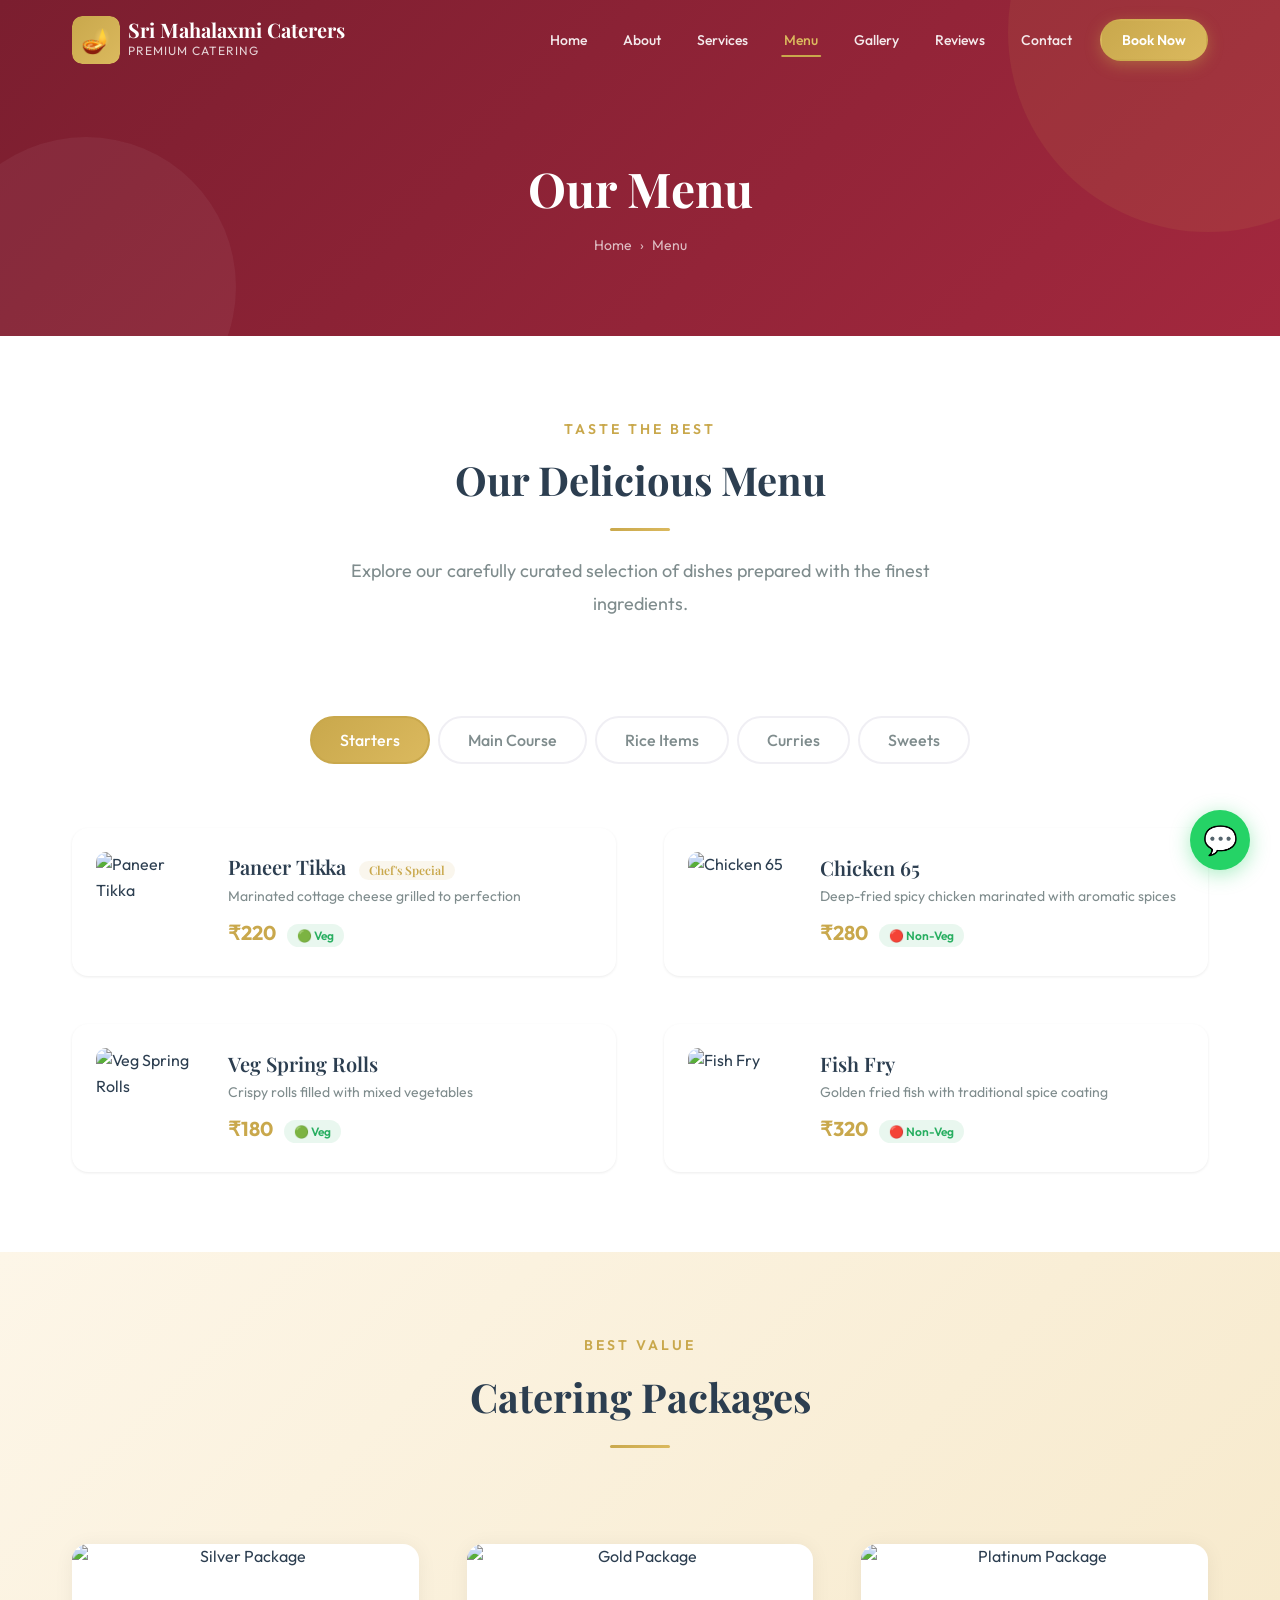
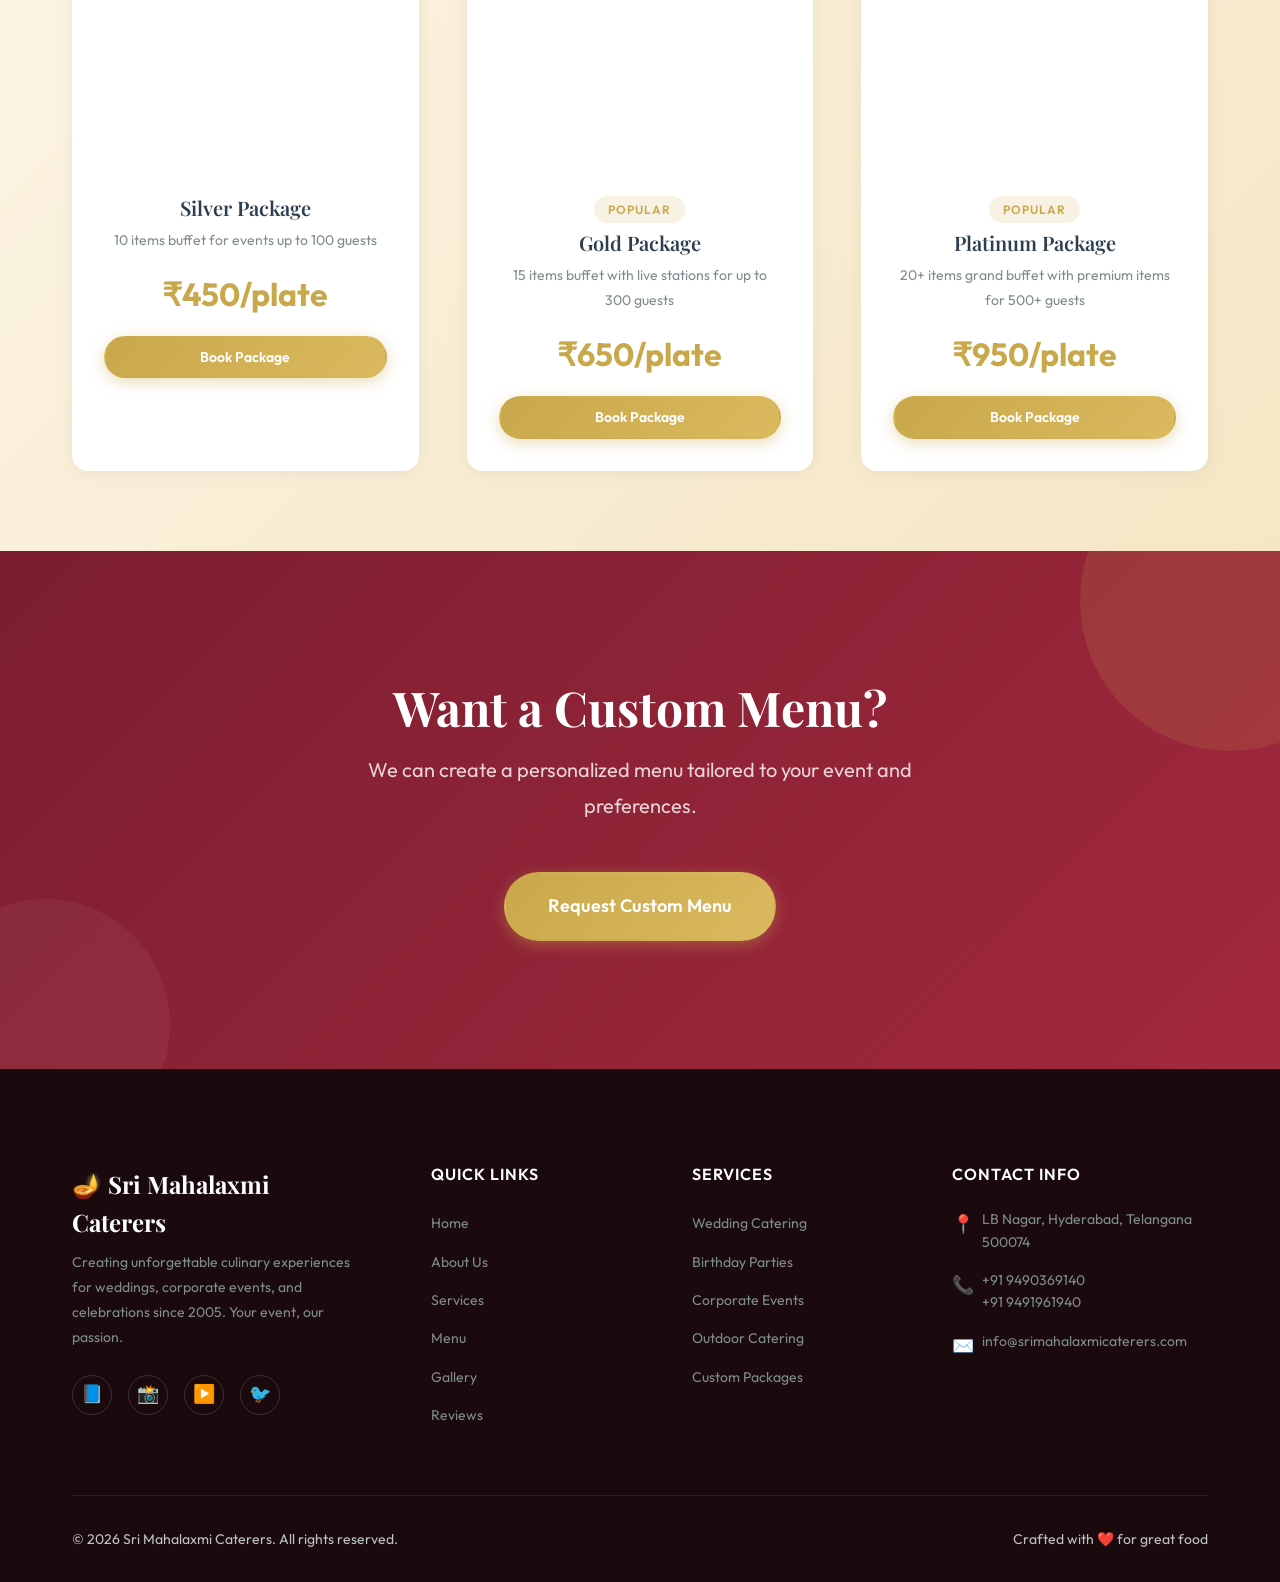
==== menu.html @ 05242ed2 "commit" ====
<!DOCTYPE html>
<html lang="en">

<head>
    <meta charset="UTF-8">
    <meta name="viewport" content="width=device-width, initial-scale=1.0">
    <meta name="description"
        content="Browse our delicious menu - Starters, Main Course, Rice Items, Curries, Sweets, and Special Packages. Authentic Indian cuisine for your events.">
    <title>Our Menu - Sri Mahalaxmi Caterers</title>
    <link rel="stylesheet" href="css/variables.css">
    <link rel="stylesheet" href="css/base.css">
    <link rel="stylesheet" href="css/layout.css">
    <link rel="stylesheet" href="css/pages.css">
</head>

<body>
    <div class="preloader" id="preloader">
        <div class="preloader__spinner"></div>
        <div class="preloader__text">Sri Mahalaxmi Caterers</div>
    </div>

    <header class="header" id="site-header"></header>

    <section class="page-header">
        <div class="container">
            <div class="page-header__content">
                <h1 class="page-header__title">Our Menu</h1>
                <div class="page-header__breadcrumb">
                    <a href="index.html">Home</a>
                    <span>›</span>
                    <span>Menu</span>
                </div>
            </div>
        </div>
    </section>

    <section class="section">
        <div class="container">
            <div class="section-header animate-on-scroll">
                <span class="section-header__label">Taste the Best</span>
                <h2 class="section-header__title">Our Delicious Menu</h2>
                <div class="section-header__divider"></div>
                <p class="section-header__subtitle">Explore our carefully curated selection of dishes prepared with the
                    finest ingredients.</p>
            </div>

            <!-- Menu Tabs -->
            <div class="menu-tabs" id="menu-tabs"></div>

            <!-- Menu Items Grid -->
            <div class="grid grid--2" id="menu-items-grid"></div>
        </div>
    </section>

    <!-- Special Packages Section -->
    <section class="section section--warm">
        <div class="container">
            <div class="section-header animate-on-scroll">
                <span class="section-header__label">Best Value</span>
                <h2 class="section-header__title">Catering Packages</h2>
                <div class="section-header__divider"></div>
            </div>
            <div class="grid grid--3" id="packages-grid"></div>
        </div>
    </section>

    <section class="cta-section">
        <div class="container animate-on-scroll">
            <h2>Want a Custom Menu?</h2>
            <p>We can create a personalized menu tailored to your event and preferences.</p>
            <a href="contact.html" class="btn btn--primary btn--lg">Request Custom Menu</a>
        </div>
    </section>

    <footer class="footer" id="site-footer"></footer>

    <script src="js/data.js"></script>
    <script src="js/app.js"></script>
    <script>
        document.addEventListener('DOMContentLoaded', () => {
            const data = getData();
            let activeCategory = data.menuCategories[0].id;

            const tabsContainer = document.getElementById('menu-tabs');
            const itemsGrid = document.getElementById('menu-items-grid');
            const packagesGrid = document.getElementById('packages-grid');

            // Render tabs (exclude packages from tabs)
            function renderTabs() {
                const nonPackageCategories = data.menuCategories.filter(c => c.id !== 'packages');
                tabsContainer.innerHTML = nonPackageCategories.map(cat => `
          <button class="menu-tab ${cat.id === activeCategory ? 'active' : ''}" data-category="${cat.id}">
            ${cat.name}
          </button>
        `).join('');

                tabsContainer.querySelectorAll('.menu-tab').forEach(tab => {
                    tab.addEventListener('click', () => {
                        activeCategory = tab.dataset.category;
                        renderTabs();
                        renderItems();
                    });
                });
            }

            // Render menu items
            function renderItems() {
                const category = data.menuCategories.find(c => c.id === activeCategory);
                if (!category) return;

                itemsGrid.innerHTML = category.items.map(item => `
          <div class="menu-item animate-on-scroll">
            <img src="${item.image}" alt="${item.name}" class="menu-item__image" loading="lazy">
            <div class="menu-item__content">
              <h4 class="menu-item__name">
                ${item.name}
                ${item.special ? '<span class="menu-item__tag menu-item__tag--special">Chef\'s Special</span>' : ''}
              </h4>
              <p class="menu-item__desc">${item.description}</p>
              <div>
                <span class="menu-item__price">${item.price}</span>
                <span class="menu-item__tag menu-item__tag--veg">${item.tag === 'veg' ? '🟢 Veg' : '🔴 Non-Veg'}</span>
              </div>
            </div>
          </div>
        `).join('');

                initScrollAnimations();
            }

            // Render packages
            function renderPackages() {
                const pkgCategory = data.menuCategories.find(c => c.id === 'packages');
                if (!pkgCategory || !packagesGrid) return;

                packagesGrid.innerHTML = pkgCategory.items.map(pkg => `
          <div class="card animate-on-scroll" style="text-align:center;">
            <img src="${pkg.image}" alt="${pkg.name}" class="card__image" loading="lazy">
            <div class="card__body">
              ${pkg.special ? '<span class="card__badge card__badge--accent">Popular</span>' : ''}
              <h3 class="card__title">${pkg.name}</h3>
              <p class="card__text">${pkg.description}</p>
              <div style="font-size:var(--fs-2xl);font-weight:var(--fw-bold);color:var(--color-accent);margin:var(--space-md) 0;">${pkg.price}</div>
              <a href="contact.html" class="btn btn--primary btn--sm" style="width:100%;">Book Package</a>
            </div>
          </div>
        `).join('');

                initScrollAnimations();
            }

            renderTabs();
            renderItems();
            renderPackages();
        });
    </script>
</body>

</html>
---- css/variables.css ----
/* ============================================
   SRI MAHALAXMI CATERERS - Design System
   ============================================ */

:root {
  /* ── Primary Colors ── */
  --color-primary: #7b1e2f;
  --color-primary-light: #a3283e;
  --color-primary-dark: #5a1422;

  /* ── Accent Colors ── */
  --color-accent: #c9a84c;
  --color-accent-light: #dbb95e;
  --color-accent-dark: #b08d30;

  /* ── Success / Green ── */
  --color-success: #27ae60;
  --color-success-light: #2ecc71;

  /* ── Warm / Yellow ── */
  --color-warm: #f1c40f;
  --color-warm-light: #f9e547;

  /* ── Neutrals ── */
  --color-white: #ffffff;
  --color-off-white: #faf9f6;
  --color-light-gray: #f0eff4;
  --color-gray: #bdc3c7;
  --color-dark-gray: #7f8c8d;
  --color-dark: #2c3e50;
  --color-darker: #1a0a0e;

  /* ── Gradients ── */
  --gradient-primary: linear-gradient(135deg, var(--color-primary) 0%, var(--color-primary-light) 100%);
  --gradient-accent: linear-gradient(135deg, var(--color-accent) 0%, var(--color-accent-light) 100%);
  --gradient-hero: linear-gradient(135deg, rgba(123, 30, 47, 0.92) 0%, rgba(201, 168, 76, 0.80) 100%);
  --gradient-dark: linear-gradient(135deg, var(--color-darker) 0%, var(--color-dark) 100%);
  --gradient-warm: linear-gradient(135deg, #fdf6e8 0%, #f5e6c4 100%);

  /* ── Typography ── */
  --font-primary: 'Outfit', 'Segoe UI', sans-serif;
  --font-heading: 'Playfair Display', Georgia, serif;
  --font-mono: 'JetBrains Mono', monospace;

  --fs-xs: 0.75rem;
  --fs-sm: 0.875rem;
  --fs-base: 1rem;
  --fs-md: 1.125rem;
  --fs-lg: 1.25rem;
  --fs-xl: 1.5rem;
  --fs-2xl: 2rem;
  --fs-3xl: 2.5rem;
  --fs-4xl: 3rem;
  --fs-5xl: 3.75rem;
  --fs-6xl: 4.5rem;

  --fw-light: 300;
  --fw-regular: 400;
  --fw-medium: 500;
  --fw-semibold: 600;
  --fw-bold: 700;
  --fw-black: 900;

  --lh-tight: 1.2;
  --lh-normal: 1.6;
  --lh-relaxed: 1.8;

  /* ── Spacing ── */
  --space-xs: 0.25rem;
  --space-sm: 0.5rem;
  --space-md: 1rem;
  --space-lg: 1.5rem;
  --space-xl: 2rem;
  --space-2xl: 3rem;
  --space-3xl: 4rem;
  --space-4xl: 6rem;
  --space-5xl: 8rem;

  /* ── Borders & Radius ── */
  --radius-sm: 6px;
  --radius-md: 10px;
  --radius-lg: 16px;
  --radius-xl: 24px;
  --radius-full: 9999px;

  /* ── Shadows ── */
  --shadow-sm: 0 1px 3px rgba(0, 0, 0, 0.08);
  --shadow-md: 0 4px 12px rgba(0, 0, 0, 0.1);
  --shadow-lg: 0 8px 30px rgba(0, 0, 0, 0.12);
  --shadow-xl: 0 16px 48px rgba(0, 0, 0, 0.16);
  --shadow-glow: 0 0 30px rgba(201, 168, 76, 0.3);
  --shadow-card: 0 2px 20px rgba(0, 0, 0, 0.06);

  /* ── Transitions ── */
  --transition-fast: 0.15s ease;
  --transition-base: 0.3s ease;
  --transition-slow: 0.5s ease;
  --transition-spring: 0.4s cubic-bezier(0.34, 1.56, 0.64, 1);

  /* ── Layout ── */
  --container-max: 1200px;
  --container-narrow: 800px;
  --header-height: 80px;
  --section-padding: 5rem 0;

  /* ── Z-index ── */
  --z-dropdown: 100;
  --z-sticky: 200;
  --z-overlay: 300;
  --z-modal: 400;
  --z-toast: 500;
}
---- css/base.css ----
/* ============================================
   SRI MAHALAXMI CATERERS - Base Styles
   ============================================ */

@import url('https://fonts.googleapis.com/css2?family=Outfit:wght@300;400;500;600;700;900&family=Playfair+Display:ital,wght@0,400;0,600;0,700;0,900;1,400&display=swap');

/* ── Reset ── */
*,
*::before,
*::after {
    margin: 0;
    padding: 0;
    box-sizing: border-box;
}

html {
    scroll-behavior: smooth;
    font-size: 16px;
    -webkit-font-smoothing: antialiased;
    -moz-osx-font-smoothing: grayscale;
}

body {
    font-family: var(--font-primary);
    color: var(--color-dark);
    background-color: var(--color-white);
    line-height: var(--lh-normal);
    overflow-x: hidden;
}

h1,
h2,
h3,
h4,
h5,
h6 {
    font-family: var(--font-heading);
    line-height: var(--lh-tight);
    color: var(--color-dark);
}

h1 {
    font-size: var(--fs-5xl);
    font-weight: var(--fw-bold);
}

h2 {
    font-size: var(--fs-3xl);
    font-weight: var(--fw-bold);
}

h3 {
    font-size: var(--fs-2xl);
    font-weight: var(--fw-semibold);
}

h4 {
    font-size: var(--fs-xl);
    font-weight: var(--fw-semibold);
}

p {
    margin-bottom: var(--space-md);
    color: var(--color-dark-gray);
    line-height: var(--lh-relaxed);
}

a {
    text-decoration: none;
    color: var(--color-primary-light);
    transition: color var(--transition-fast);
}

a:hover {
    color: var(--color-accent);
}

img {
    max-width: 100%;
    height: auto;
    display: block;
}

ul,
ol {
    list-style: none;
}

button,
input,
textarea,
select {
    font-family: inherit;
    font-size: inherit;
    outline: none;
    border: none;
}

button {
    cursor: pointer;
}

/* ── Container ── */
.container {
    max-width: var(--container-max);
    margin: 0 auto;
    padding: 0 var(--space-xl);
}

.container--narrow {
    max-width: var(--container-narrow);
}

/* ── Section ── */
.section {
    padding: var(--section-padding);
}

.section--light {
    background-color: var(--color-off-white);
}

.section--warm {
    background: var(--gradient-warm);
}

.section--dark {
    background: var(--gradient-dark);
    color: var(--color-white);
}

.section--dark h2,
.section--dark h3,
.section--dark h4 {
    color: var(--color-white);
}

.section--dark p {
    color: var(--color-gray);
}

/* ── Section Header ── */
.section-header {
    text-align: center;
    margin-bottom: var(--space-4xl);
}

.section-header__label {
    display: inline-block;
    font-family: var(--font-primary);
    font-size: var(--fs-sm);
    font-weight: var(--fw-semibold);
    text-transform: uppercase;
    letter-spacing: 3px;
    color: var(--color-accent);
    margin-bottom: var(--space-md);
}

.section-header__title {
    margin-bottom: var(--space-lg);
}

.section-header__divider {
    width: 60px;
    height: 3px;
    background: var(--gradient-accent);
    margin: 0 auto var(--space-lg);
    border-radius: var(--radius-full);
}

.section-header__subtitle {
    font-size: var(--fs-md);
    max-width: 600px;
    margin: 0 auto;
}

/* ── Buttons ── */
.btn {
    display: inline-flex;
    align-items: center;
    justify-content: center;
    gap: var(--space-sm);
    padding: 14px 32px;
    border-radius: var(--radius-full);
    font-family: var(--font-primary);
    font-weight: var(--fw-semibold);
    font-size: var(--fs-base);
    transition: all var(--transition-base);
    border: 2px solid transparent;
    position: relative;
    overflow: hidden;
}

.btn::before {
    content: '';
    position: absolute;
    top: 0;
    left: -100%;
    width: 100%;
    height: 100%;
    background: linear-gradient(90deg, transparent, rgba(255, 255, 255, 0.2), transparent);
    transition: left 0.5s ease;
}

.btn:hover::before {
    left: 100%;
}

.btn--primary {
    background: var(--gradient-accent);
    color: var(--color-white);
    box-shadow: 0 4px 15px rgba(201, 168, 76, 0.4);
}

.btn--primary:hover {
    transform: translateY(-2px);
    box-shadow: 0 8px 25px rgba(201, 168, 76, 0.5);
    color: var(--color-white);
}

.btn--secondary {
    background: transparent;
    color: var(--color-white);
    border-color: var(--color-white);
}

.btn--secondary:hover {
    background: var(--color-white);
    color: var(--color-primary);
    transform: translateY(-2px);
}

.btn--outline {
    background: transparent;
    color: var(--color-accent);
    border-color: var(--color-accent);
}

.btn--outline:hover {
    background: var(--color-accent);
    color: var(--color-white);
    transform: translateY(-2px);
}

.btn--dark {
    background: var(--gradient-primary);
    color: var(--color-white);
    box-shadow: 0 4px 15px rgba(123, 30, 47, 0.4);
}

.btn--dark:hover {
    transform: translateY(-2px);
    box-shadow: 0 8px 25px rgba(123, 30, 47, 0.5);
    color: var(--color-white);
}

.btn--sm {
    padding: 8px 20px;
    font-size: var(--fs-sm);
}

.btn--lg {
    padding: 18px 42px;
    font-size: var(--fs-md);
}

/* ── Cards ── */
.card {
    background: var(--color-white);
    border-radius: var(--radius-lg);
    overflow: hidden;
    box-shadow: var(--shadow-card);
    transition: all var(--transition-base);
}

.card:hover {
    transform: translateY(-5px);
    box-shadow: var(--shadow-lg);
}

.card__image {
    width: 100%;
    height: 220px;
    object-fit: cover;
}

.card__body {
    padding: var(--space-xl);
}

.card__badge {
    display: inline-block;
    padding: 4px 14px;
    border-radius: var(--radius-full);
    font-size: var(--fs-xs);
    font-weight: var(--fw-semibold);
    text-transform: uppercase;
    letter-spacing: 1px;
    margin-bottom: var(--space-sm);
}

.card__badge--accent {
    background: rgba(201, 168, 76, 0.15);
    color: var(--color-accent);
}

.card__badge--success {
    background: rgba(39, 174, 96, 0.1);
    color: var(--color-success);
}

.card__title {
    font-size: var(--fs-lg);
    margin-bottom: var(--space-sm);
}

.card__text {
    font-size: var(--fs-sm);
    color: var(--color-dark-gray);
}

/* ── Grid ── */
.grid {
    display: grid;
    gap: var(--space-2xl);
}

.grid--2 {
    grid-template-columns: repeat(2, 1fr);
}

.grid--3 {
    grid-template-columns: repeat(3, 1fr);
}

.grid--4 {
    grid-template-columns: repeat(4, 1fr);
}

/* ── Animations ── */
@keyframes fadeInUp {
    from {
        opacity: 0;
        transform: translateY(30px);
    }

    to {
        opacity: 1;
        transform: translateY(0);
    }
}

@keyframes fadeIn {
    from {
        opacity: 0;
    }

    to {
        opacity: 1;
    }
}

@keyframes slideInLeft {
    from {
        opacity: 0;
        transform: translateX(-50px);
    }

    to {
        opacity: 1;
        transform: translateX(0);
    }
}

@keyframes slideInRight {
    from {
        opacity: 0;
        transform: translateX(50px);
    }

    to {
        opacity: 1;
        transform: translateX(0);
    }
}

@keyframes scaleUp {
    from {
        opacity: 0;
        transform: scale(0.8);
    }

    to {
        opacity: 1;
        transform: scale(1);
    }
}

@keyframes float {

    0%,
    100% {
        transform: translateY(0px);
    }

    50% {
        transform: translateY(-10px);
    }
}

@keyframes pulse {

    0%,
    100% {
        transform: scale(1);
    }

    50% {
        transform: scale(1.05);
    }
}

@keyframes shimmer {
    0% {
        background-position: -200% center;
    }

    100% {
        background-position: 200% center;
    }
}

.animate-on-scroll {
    opacity: 0;
    transform: translateY(30px);
    transition: all 0.6s ease;
}

.animate-on-scroll.visible {
    opacity: 1;
    transform: translateY(0);
}

/* ── Responsive ── */
@media (max-width: 1024px) {
    .grid--3 {
        grid-template-columns: repeat(2, 1fr);
    }

    .grid--4 {
        grid-template-columns: repeat(2, 1fr);
    }

    h1 {
        font-size: var(--fs-4xl);
    }

    h2 {
        font-size: var(--fs-2xl);
    }
}

@media (max-width: 768px) {

    .grid--2,
    .grid--3,
    .grid--4 {
        grid-template-columns: 1fr;
    }

    h1 {
        font-size: var(--fs-3xl);
    }

    h2 {
        font-size: var(--fs-2xl);
    }

    .section {
        padding: 3rem 0;
    }

    .container {
        padding: 0 var(--space-md);
    }
}

@media (max-width: 480px) {
    html {
        font-size: 14px;
    }

    h1 {
        font-size: var(--fs-2xl);
    }
}

/* ── Utility Classes ── */
.text-center {
    text-align: center;
}

.text-left {
    text-align: left;
}

.text-right {
    text-align: right;
}

.text-accent {
    color: var(--color-accent);
}

.text-primary {
    color: var(--color-primary);
}

.text-white {
    color: var(--color-white);
}

.text-muted {
    color: var(--color-dark-gray);
}

.mt-1 {
    margin-top: var(--space-md);
}

.mt-2 {
    margin-top: var(--space-xl);
}

.mt-3 {
    margin-top: var(--space-2xl);
}

.mb-1 {
    margin-bottom: var(--space-md);
}

.mb-2 {
    margin-bottom: var(--space-xl);
}

.mb-3 {
    margin-bottom: var(--space-2xl);
}

.flex {
    display: flex;
}

.flex-center {
    display: flex;
    align-items: center;
    justify-content: center;
}

.flex-between {
    display: flex;
    align-items: center;
    justify-content: space-between;
}

.flex-wrap {
    flex-wrap: wrap;
}

.gap-1 {
    gap: var(--space-md);
}

.gap-2 {
    gap: var(--space-xl);
}

.gap-3 {
    gap: var(--space-2xl);
}
---- css/layout.css ----
/* ============================================
   SRI MAHALAXMI CATERERS - Header & Navigation
   ============================================ */

.header {
    position: fixed;
    top: 0;
    left: 0;
    width: 100%;
    height: var(--header-height);
    z-index: var(--z-sticky);
    transition: all var(--transition-base);
    background: transparent;
}

.header.scrolled {
    background: rgba(255, 255, 255, 0.97);
    backdrop-filter: blur(12px);
    box-shadow: var(--shadow-md);
    height: 70px;
}

.header .container {
    display: flex;
    align-items: center;
    justify-content: space-between;
    height: 100%;
}

/* ── Logo ── */
.logo {
    display: flex;
    align-items: center;
    gap: var(--space-sm);
    z-index: var(--z-overlay);
}

.logo__icon {
    width: 48px;
    height: 48px;
    border-radius: var(--radius-md);
    overflow: hidden;
    flex-shrink: 0;
}

.logo__icon img {
    width: 100%;
    height: 100%;
    object-fit: cover;
}

.logo__text {
    display: flex;
    flex-direction: column;
}

.logo__name {
    font-family: var(--font-heading);
    font-size: var(--fs-lg);
    font-weight: var(--fw-bold);
    color: var(--color-white);
    line-height: 1.1;
    transition: color var(--transition-base);
}

.header.scrolled .logo__name {
    color: var(--color-primary-dark);
}

.logo__tagline {
    font-size: var(--fs-xs);
    color: rgba(255, 255, 255, 0.8);
    letter-spacing: 1px;
    text-transform: uppercase;
    transition: color var(--transition-base);
}

.header.scrolled .logo__tagline {
    color: var(--color-accent);
}

/* ── Nav ── */
.nav {
    display: flex;
    align-items: center;
    gap: var(--space-xs);
}

.nav__link {
    padding: 8px 16px;
    font-size: var(--fs-sm);
    font-weight: var(--fw-medium);
    color: rgba(255, 255, 255, 0.9);
    border-radius: var(--radius-full);
    transition: all var(--transition-fast);
    position: relative;
}

.nav__link::after {
    content: '';
    position: absolute;
    bottom: 2px;
    left: 50%;
    width: 0;
    height: 2px;
    background: var(--color-accent);
    transition: all var(--transition-fast);
    transform: translateX(-50%);
    border-radius: var(--radius-full);
}

.nav__link:hover::after,
.nav__link.active::after {
    width: 60%;
}

.nav__link:hover,
.nav__link.active {
    color: var(--color-accent-light);
}

.header.scrolled .nav__link {
    color: var(--color-dark);
}

.header.scrolled .nav__link:hover,
.header.scrolled .nav__link.active {
    color: var(--color-accent);
}

.nav__cta {
    margin-left: var(--space-sm);
}

/* ── Mobile Menu ── */
.menu-toggle {
    display: none;
    flex-direction: column;
    gap: 5px;
    background: none;
    padding: 8px;
    z-index: var(--z-overlay);
    cursor: pointer;
}

.menu-toggle__bar {
    width: 24px;
    height: 2px;
    background: var(--color-white);
    border-radius: var(--radius-full);
    transition: all var(--transition-base);
}

.header.scrolled .menu-toggle__bar {
    background: var(--color-dark);
}

.menu-toggle.active .menu-toggle__bar:nth-child(1) {
    transform: rotate(45deg) translate(5px, 5px);
}

.menu-toggle.active .menu-toggle__bar:nth-child(2) {
    opacity: 0;
}

.menu-toggle.active .menu-toggle__bar:nth-child(3) {
    transform: rotate(-45deg) translate(5px, -5px);
}

/* ── Mobile Nav ── */
.mobile-nav {
    position: fixed;
    top: 0;
    right: -100%;
    width: 100%;
    height: 100vh;
    background: var(--gradient-dark);
    z-index: var(--z-overlay);
    display: flex;
    flex-direction: column;
    align-items: center;
    justify-content: center;
    gap: var(--space-lg);
    transition: right var(--transition-base);
}

.mobile-nav.active {
    right: 0;
}

.mobile-nav__link {
    font-size: var(--fs-xl);
    font-weight: var(--fw-medium);
    color: var(--color-white);
    padding: var(--space-sm) var(--space-xl);
    transition: color var(--transition-fast);
}

.mobile-nav__link:hover {
    color: var(--color-accent);
}

@media (max-width: 768px) {
    .nav {
        display: none;
    }

    .menu-toggle {
        display: flex;
    }
}

/* ============================================
   Footer
   ============================================ */

.footer {
    background: var(--color-darker);
    color: var(--color-gray);
    padding-top: var(--space-4xl);
}

.footer__grid {
    display: grid;
    grid-template-columns: 1.5fr 1fr 1fr 1.3fr;
    gap: var(--space-3xl);
    padding-bottom: var(--space-3xl);
}

.footer__brand {
    margin-bottom: var(--space-lg);
}

.footer__brand-name {
    font-family: var(--font-heading);
    font-size: var(--fs-xl);
    font-weight: var(--fw-bold);
    color: var(--color-white);
    margin-bottom: var(--space-sm);
}

.footer__brand-desc {
    font-size: var(--fs-sm);
    color: var(--color-dark-gray);
    line-height: var(--lh-relaxed);
}

.footer__social {
    display: flex;
    gap: var(--space-md);
    margin-top: var(--space-lg);
}

.footer__social-link {
    width: 40px;
    height: 40px;
    border-radius: var(--radius-full);
    border: 1px solid rgba(255, 255, 255, 0.15);
    display: flex;
    align-items: center;
    justify-content: center;
    color: var(--color-gray);
    transition: all var(--transition-base);
    font-size: var(--fs-md);
}

.footer__social-link:hover {
    background: var(--color-accent);
    border-color: var(--color-accent);
    color: var(--color-white);
    transform: translateY(-3px);
}

.footer__heading {
    font-family: var(--font-primary);
    font-size: var(--fs-base);
    font-weight: var(--fw-semibold);
    color: var(--color-white);
    margin-bottom: var(--space-lg);
    text-transform: uppercase;
    letter-spacing: 1px;
}

.footer__links {
    display: flex;
    flex-direction: column;
    gap: var(--space-sm);
}

.footer__link {
    color: var(--color-dark-gray);
    font-size: var(--fs-sm);
    transition: all var(--transition-fast);
    padding: 4px 0;
}

.footer__link:hover {
    color: var(--color-accent);
    transform: translateX(5px);
}

.footer__contact-item {
    display: flex;
    align-items: flex-start;
    gap: var(--space-sm);
    margin-bottom: var(--space-md);
    font-size: var(--fs-sm);
    color: var(--color-dark-gray);
}

.footer__contact-icon {
    color: var(--color-accent);
    font-size: var(--fs-md);
    margin-top: 2px;
    flex-shrink: 0;
}

.footer__bottom {
    border-top: 1px solid rgba(255, 255, 255, 0.08);
    padding: var(--space-xl) 0;
    display: flex;
    justify-content: space-between;
    align-items: center;
    font-size: var(--fs-sm);
}

@media (max-width: 768px) {
    .footer__grid {
        grid-template-columns: 1fr;
        gap: var(--space-2xl);
    }

    .footer__bottom {
        flex-direction: column;
        gap: var(--space-md);
        text-align: center;
    }
}

/* ============================================
   WhatsApp Floating Button
   ============================================ */
.whatsapp-float {
    position: fixed;
    bottom: 30px;
    right: 30px;
    width: 60px;
    height: 60px;
    border-radius: var(--radius-full);
    background: #25d366;
    color: var(--color-white);
    font-size: 28px;
    display: flex;
    align-items: center;
    justify-content: center;
    box-shadow: 0 4px 20px rgba(37, 211, 102, 0.4);
    z-index: var(--z-sticky);
    transition: all var(--transition-base);
    animation: pulse 2s infinite;
    text-decoration: none;
}

.whatsapp-float:hover {
    transform: scale(1.1);
    box-shadow: 0 6px 30px rgba(37, 211, 102, 0.6);
    color: var(--color-white);
}

/* ============================================
   Back to Top Button
   ============================================ */
.back-to-top {
    position: fixed;
    bottom: 100px;
    right: 32px;
    width: 44px;
    height: 44px;
    border-radius: var(--radius-full);
    background: var(--gradient-primary);
    color: var(--color-white);
    display: flex;
    align-items: center;
    justify-content: center;
    font-size: 18px;
    z-index: var(--z-sticky);
    opacity: 0;
    visibility: hidden;
    transition: all var(--transition-base);
    cursor: pointer;
    border: none;
    box-shadow: var(--shadow-md);
}

.back-to-top.visible {
    opacity: 1;
    visibility: visible;
}

.back-to-top:hover {
    transform: translateY(-3px);
    box-shadow: var(--shadow-lg);
}

/* ============================================
   Page Header (for sub-pages)
   ============================================ */
.page-header {
    padding: 160px 0 80px;
    background: var(--gradient-primary);
    position: relative;
    overflow: hidden;
}

.page-header::before {
    content: '';
    position: absolute;
    top: -50%;
    right: -10%;
    width: 400px;
    height: 400px;
    background: rgba(201, 168, 76, 0.1);
    border-radius: 50%;
}

.page-header::after {
    content: '';
    position: absolute;
    bottom: -30%;
    left: -5%;
    width: 300px;
    height: 300px;
    background: rgba(255, 255, 255, 0.05);
    border-radius: 50%;
}

.page-header__content {
    position: relative;
    z-index: 1;
    text-align: center;
}

.page-header__title {
    font-size: var(--fs-4xl);
    color: var(--color-white);
    margin-bottom: var(--space-md);
}

.page-header__breadcrumb {
    display: flex;
    align-items: center;
    justify-content: center;
    gap: var(--space-sm);
    font-size: var(--fs-sm);
    color: rgba(255, 255, 255, 0.7);
}

.page-header__breadcrumb a {
    color: rgba(255, 255, 255, 0.7);
}

.page-header__breadcrumb a:hover {
    color: var(--color-accent-light);
}

/* ============================================
   Lightbox
   ============================================ */
.lightbox {
    position: fixed;
    top: 0;
    left: 0;
    width: 100%;
    height: 100%;
    background: rgba(0, 0, 0, 0.92);
    z-index: var(--z-modal);
    display: none;
    align-items: center;
    justify-content: center;
    animation: fadeIn 0.3s ease;
}

.lightbox.active {
    display: flex;
}

.lightbox__img {
    max-width: 90%;
    max-height: 85vh;
    border-radius: var(--radius-md);
    box-shadow: var(--shadow-xl);
}

.lightbox__close {
    position: absolute;
    top: 20px;
    right: 30px;
    font-size: 32px;
    color: var(--color-white);
    background: none;
    border: none;
    cursor: pointer;
    transition: color var(--transition-fast);
}

.lightbox__close:hover {
    color: var(--color-accent);
}

.lightbox__nav {
    position: absolute;
    top: 50%;
    transform: translateY(-50%);
    font-size: 24px;
    color: var(--color-white);
    background: rgba(255, 255, 255, 0.1);
    border: none;
    width: 50px;
    height: 50px;
    border-radius: var(--radius-full);
    display: flex;
    align-items: center;
    justify-content: center;
    cursor: pointer;
    transition: all var(--transition-fast);
}

.lightbox__nav:hover {
    background: var(--color-accent);
}

.lightbox__nav--prev {
    left: 20px;
}

.lightbox__nav--next {
    right: 20px;
}

/* ============================================
   Preloader
   ============================================ */
.preloader {
    position: fixed;
    top: 0;
    left: 0;
    width: 100%;
    height: 100%;
    background: var(--color-white);
    z-index: 9999;
    display: flex;
    align-items: center;
    justify-content: center;
    flex-direction: column;
    gap: var(--space-lg);
    transition: opacity 0.5s ease, visibility 0.5s ease;
}

.preloader.hidden {
    opacity: 0;
    visibility: hidden;
}

.preloader__spinner {
    width: 50px;
    height: 50px;
    border: 3px solid var(--color-light-gray);
    border-top-color: var(--color-accent);
    border-radius: 50%;
    animation: spin 0.8s linear infinite;
}

@keyframes spin {
    to {
        transform: rotate(360deg);
    }
}

.preloader__text {
    font-family: var(--font-heading);
    font-size: var(--fs-lg);
    color: var(--color-primary);
    font-weight: var(--fw-semibold);
}

/* ============================================
   Toast Notification
   ============================================ */
.toast {
    position: fixed;
    top: 20px;
    right: 20px;
    padding: 16px 24px;
    border-radius: var(--radius-md);
    color: var(--color-white);
    font-weight: var(--fw-medium);
    z-index: var(--z-toast);
    transform: translateX(120%);
    transition: transform var(--transition-spring);
    box-shadow: var(--shadow-lg);
}

.toast.show {
    transform: translateX(0);
}

.toast--success {
    background: var(--color-success);
}

.toast--error {
    background: #e74c3c;
}

.toast--info {
    background: var(--color-primary-light);
}
---- css/pages.css ----
/* ============================================
   SRI MAHALAXMI CATERERS - Page-Specific Styles
   ============================================ */

/* ── Hero Section ── */
.hero {
    position: relative;
    height: 100vh;
    min-height: 600px;
    display: flex;
    align-items: center;
    overflow: hidden;
}

.hero__slider {
    position: absolute;
    top: 0;
    left: 0;
    width: 100%;
    height: 100%;
}

.hero__slide {
    position: absolute;
    top: 0;
    left: 0;
    width: 100%;
    height: 100%;
    opacity: 0;
    transition: opacity 1s ease;
}

.hero__slide.active {
    opacity: 1;
}

.hero__slide img {
    width: 100%;
    height: 100%;
    object-fit: cover;
}

.hero__overlay {
    position: absolute;
    top: 0;
    left: 0;
    width: 100%;
    height: 100%;
    background: var(--gradient-hero);
    z-index: 1;
}

.hero__content {
    position: relative;
    z-index: 2;
    max-width: 700px;
    animation: fadeInUp 1s ease;
}

.hero__label {
    display: inline-block;
    padding: 8px 20px;
    background: rgba(255, 255, 255, 0.15);
    backdrop-filter: blur(10px);
    border-radius: var(--radius-full);
    font-size: var(--fs-sm);
    font-weight: var(--fw-medium);
    color: var(--color-accent-light);
    letter-spacing: 2px;
    text-transform: uppercase;
    margin-bottom: var(--space-lg);
    border: 1px solid rgba(255, 255, 255, 0.2);
}

.hero__title {
    font-size: var(--fs-6xl);
    color: var(--color-white);
    margin-bottom: var(--space-lg);
    line-height: 1.1;
}

.hero__title span {
    color: var(--color-accent-light);
}

.hero__description {
    font-size: var(--fs-md);
    color: rgba(255, 255, 255, 0.85);
    margin-bottom: var(--space-2xl);
    max-width: 500px;
    line-height: var(--lh-relaxed);
}

.hero__buttons {
    display: flex;
    gap: var(--space-md);
    flex-wrap: wrap;
}

.hero__scroll-indicator {
    position: absolute;
    bottom: 30px;
    left: 50%;
    transform: translateX(-50%);
    z-index: 2;
    display: flex;
    flex-direction: column;
    align-items: center;
    gap: var(--space-sm);
    color: rgba(255, 255, 255, 0.6);
    font-size: var(--fs-xs);
    letter-spacing: 2px;
    text-transform: uppercase;
    animation: float 2s infinite;
}

.hero__scroll-line {
    width: 1px;
    height: 40px;
    background: linear-gradient(to bottom, var(--color-accent), transparent);
}

@media (max-width: 768px) {
    .hero__title {
        font-size: var(--fs-3xl);
    }

    .hero {
        min-height: 500px;
    }
}

/* ── Highlights Section ── */
.highlights {
    display: grid;
    grid-template-columns: repeat(4, 1fr);
    gap: 0;
    margin-top: -50px;
    position: relative;
    z-index: 3;
}

.highlight-card {
    padding: var(--space-2xl) var(--space-xl);
    text-align: center;
    transition: all var(--transition-base);
    position: relative;
    overflow: hidden;
}

.highlight-card:nth-child(odd) {
    background: var(--color-primary);
    color: var(--color-white);
}

.highlight-card:nth-child(even) {
    background: var(--color-accent);
    color: var(--color-white);
}

.highlight-card:hover {
    transform: translateY(-5px);
    box-shadow: var(--shadow-xl);
}

.highlight-card__icon {
    font-size: 36px;
    margin-bottom: var(--space-md);
}

.highlight-card__number {
    font-family: var(--font-heading);
    font-size: var(--fs-3xl);
    font-weight: var(--fw-bold);
    margin-bottom: var(--space-xs);
}

.highlight-card__text {
    font-size: var(--fs-sm);
    opacity: 0.9;
    text-transform: uppercase;
    letter-spacing: 1px;
    color: inherit;
}

@media (max-width: 768px) {
    .highlights {
        grid-template-columns: repeat(2, 1fr);
    }
}

@media (max-width: 480px) {
    .highlights {
        grid-template-columns: 1fr;
    }
}

/* ── About Preview ── */
.about-preview {
    display: grid;
    grid-template-columns: 1fr 1fr;
    gap: var(--space-4xl);
    align-items: center;
}

.about-preview__image-wrap {
    position: relative;
}

.about-preview__image {
    border-radius: var(--radius-lg);
    box-shadow: var(--shadow-xl);
    width: 100%;
    height: 450px;
    object-fit: cover;
}

.about-preview__experience {
    position: absolute;
    bottom: -20px;
    right: -20px;
    background: var(--gradient-accent);
    color: var(--color-white);
    padding: var(--space-xl);
    border-radius: var(--radius-lg);
    text-align: center;
    box-shadow: var(--shadow-lg);
}

.about-preview__experience-number {
    font-family: var(--font-heading);
    font-size: var(--fs-3xl);
    font-weight: var(--fw-bold);
    line-height: 1;
}

.about-preview__experience-text {
    font-size: var(--fs-sm);
    opacity: 0.9;
    color: var(--color-white);
}

.about-preview__content {
    display: flex;
    flex-direction: column;
    gap: var(--space-lg);
}

.about-preview__features {
    display: grid;
    grid-template-columns: 1fr 1fr;
    gap: var(--space-md);
}

.about-preview__feature {
    display: flex;
    align-items: center;
    gap: var(--space-sm);
    font-weight: var(--fw-medium);
}

.about-preview__feature-icon {
    color: var(--color-success);
    font-size: var(--fs-lg);
}

@media (max-width: 768px) {
    .about-preview {
        grid-template-columns: 1fr;
    }

    .about-preview__experience {
        right: 10px;
        bottom: -10px;
    }
}

/* ── Showcase Gallery ── */
.showcase-gallery {
    display: grid;
    grid-template-columns: repeat(3, 1fr);
    gap: var(--space-lg);
}

.showcase-gallery .showcase-item:first-child {
    grid-column: span 2;
    grid-row: span 2;
}

.showcase-item {
    position: relative;
    border-radius: var(--radius-lg);
    overflow: hidden;
    box-shadow: var(--shadow-card);
    transition: all var(--transition-base);
    cursor: pointer;
    aspect-ratio: 4/3;
}

.showcase-gallery .showcase-item:first-child {
    aspect-ratio: auto;
}

.showcase-item:hover {
    transform: translateY(-8px);
    box-shadow: 0 20px 50px rgba(0, 0, 0, 0.2);
}

.showcase-item__image {
    width: 100%;
    height: 100%;
    object-fit: cover;
    transition: transform var(--transition-slow);
}

.showcase-item:hover .showcase-item__image {
    transform: scale(1.08);
}

.showcase-item__overlay {
    position: absolute;
    bottom: 0;
    left: 0;
    width: 100%;
    padding: var(--space-xl) var(--space-lg);
    background: linear-gradient(to top, rgba(0, 0, 0, 0.75) 0%, rgba(0, 0, 0, 0.25) 60%, transparent 100%);
    color: var(--color-white);
    display: flex;
    align-items: flex-end;
    opacity: 0;
    transition: opacity var(--transition-base);
}

.showcase-item:hover .showcase-item__overlay {
    opacity: 1;
}

.showcase-item__caption {
    font-family: var(--font-heading);
    font-size: var(--fs-md);
    font-weight: var(--fw-semibold);
    color: var(--color-white);
    text-shadow: 0 2px 8px rgba(0, 0, 0, 0.3);
    transform: translateY(10px);
    transition: transform var(--transition-base);
}

.showcase-item:hover .showcase-item__caption {
    transform: translateY(0);
}

@media (max-width: 768px) {
    .showcase-gallery {
        grid-template-columns: repeat(2, 1fr);
        gap: var(--space-md);
    }

    .showcase-gallery .showcase-item:first-child {
        grid-column: span 2;
        grid-row: span 1;
        aspect-ratio: 16/9;
    }
}

@media (max-width: 480px) {
    .showcase-gallery {
        grid-template-columns: 1fr;
    }

    .showcase-gallery .showcase-item:first-child {
        grid-column: span 1;
    }
}

/* ── Testimonials ── */
.testimonial-card {
    background: var(--color-white);
    padding: var(--space-2xl);
    border-radius: var(--radius-lg);
    box-shadow: var(--shadow-card);
    transition: all var(--transition-base);
    position: relative;
}

.testimonial-card:hover {
    transform: translateY(-5px);
    box-shadow: var(--shadow-lg);
}

.testimonial-card::before {
    content: '"';
    position: absolute;
    top: 10px;
    right: 20px;
    font-size: 80px;
    font-family: var(--font-heading);
    color: rgba(201, 168, 76, 0.1);
    line-height: 1;
}

.testimonial-card__stars {
    color: var(--color-warm);
    font-size: var(--fs-md);
    margin-bottom: var(--space-md);
    letter-spacing: 2px;
}

.testimonial-card__text {
    font-size: var(--fs-base);
    line-height: var(--lh-relaxed);
    color: var(--color-dark-gray);
    margin-bottom: var(--space-lg);
    font-style: italic;
}

.testimonial-card__author {
    display: flex;
    align-items: center;
    gap: var(--space-md);
}

.testimonial-card__avatar {
    width: 50px;
    height: 50px;
    border-radius: var(--radius-full);
    object-fit: cover;
    border: 3px solid var(--color-accent);
}

.testimonial-card__name {
    font-weight: var(--fw-semibold);
    color: var(--color-dark);
    font-size: var(--fs-base);
}

.testimonial-card__event {
    font-size: var(--fs-sm);
    color: var(--color-accent);
}

/* ── Services Page ── */
.service-card {
    display: grid;
    grid-template-columns: 1fr 1fr;
    gap: var(--space-3xl);
    align-items: center;
    padding: var(--space-3xl) 0;
    border-bottom: 1px solid var(--color-light-gray);
}

.service-card:nth-child(even) {
    direction: rtl;
}

.service-card:nth-child(even)>* {
    direction: ltr;
}

.service-card__image {
    width: 100%;
    height: 360px;
    object-fit: cover;
    border-radius: var(--radius-lg);
    box-shadow: var(--shadow-lg);
}

.service-card__content {
    display: flex;
    flex-direction: column;
    gap: var(--space-md);
}

.service-card__icon {
    width: 60px;
    height: 60px;
    border-radius: var(--radius-md);
    background: rgba(201, 168, 76, 0.1);
    display: flex;
    align-items: center;
    justify-content: center;
    font-size: 28px;
    color: var(--color-accent);
}

.service-card__title {
    font-size: var(--fs-2xl);
    color: var(--color-dark);
}

.service-card__text {
    font-size: var(--fs-base);
    color: var(--color-dark-gray);
    line-height: var(--lh-relaxed);
}

.service-card__features {
    display: flex;
    flex-direction: column;
    gap: var(--space-sm);
}

.service-card__feature {
    display: flex;
    align-items: center;
    gap: var(--space-sm);
    font-size: var(--fs-sm);
    color: var(--color-dark);
}

.service-card__feature-icon {
    color: var(--color-success);
}

@media (max-width: 768px) {
    .service-card {
        grid-template-columns: 1fr;
        gap: var(--space-xl);
    }

    .service-card:nth-child(even) {
        direction: ltr;
    }
}

/* ── Gallery ── */
.gallery-filters {
    display: flex;
    justify-content: center;
    gap: var(--space-sm);
    margin-bottom: var(--space-3xl);
    flex-wrap: wrap;
}

.gallery-filter {
    padding: 10px 24px;
    border-radius: var(--radius-full);
    background: transparent;
    border: 2px solid var(--color-light-gray);
    color: var(--color-dark-gray);
    font-weight: var(--fw-medium);
    font-size: var(--fs-sm);
    cursor: pointer;
    transition: all var(--transition-fast);
}

.gallery-filter.active,
.gallery-filter:hover {
    background: var(--color-accent);
    border-color: var(--color-accent);
    color: var(--color-white);
}

.gallery-grid {
    display: grid;
    grid-template-columns: repeat(auto-fill, minmax(280px, 1fr));
    gap: var(--space-md);
}

.gallery-item {
    position: relative;
    border-radius: var(--radius-md);
    overflow: hidden;
    cursor: pointer;
    aspect-ratio: 4/3;
}

.gallery-item img {
    width: 100%;
    height: 100%;
    object-fit: cover;
    transition: transform var(--transition-slow);
}

.gallery-item:hover img {
    transform: scale(1.1);
}

.gallery-item__overlay {
    position: absolute;
    top: 0;
    left: 0;
    width: 100%;
    height: 100%;
    background: rgba(0, 0, 0, 0.5);
    display: flex;
    align-items: center;
    justify-content: center;
    opacity: 0;
    transition: opacity var(--transition-base);
}

.gallery-item:hover .gallery-item__overlay {
    opacity: 1;
}

.gallery-item__overlay-icon {
    width: 50px;
    height: 50px;
    border-radius: var(--radius-full);
    background: var(--color-accent);
    color: var(--color-white);
    display: flex;
    align-items: center;
    justify-content: center;
    font-size: 22px;
    transform: scale(0.8);
    transition: transform var(--transition-spring);
}

.gallery-item:hover .gallery-item__overlay-icon {
    transform: scale(1);
}

/* ── Menu Page ── */
.menu-tabs {
    display: flex;
    justify-content: center;
    gap: var(--space-sm);
    margin-bottom: var(--space-3xl);
    flex-wrap: wrap;
}

.menu-tab {
    padding: 12px 28px;
    border-radius: var(--radius-full);
    background: transparent;
    border: 2px solid var(--color-light-gray);
    color: var(--color-dark-gray);
    font-weight: var(--fw-medium);
    cursor: pointer;
    transition: all var(--transition-fast);
}

.menu-tab.active,
.menu-tab:hover {
    background: var(--gradient-accent);
    border-color: var(--color-accent);
    color: var(--color-white);
}

.menu-item {
    display: flex;
    gap: var(--space-xl);
    padding: var(--space-lg);
    border-radius: var(--radius-lg);
    background: var(--color-white);
    box-shadow: var(--shadow-sm);
    transition: all var(--transition-base);
    align-items: center;
}

.menu-item:hover {
    box-shadow: var(--shadow-md);
    transform: translateY(-2px);
}

.menu-item__image {
    width: 100px;
    height: 100px;
    border-radius: var(--radius-md);
    object-fit: cover;
    flex-shrink: 0;
}

.menu-item__content {
    flex: 1;
}

.menu-item__name {
    font-family: var(--font-heading);
    font-size: var(--fs-lg);
    font-weight: var(--fw-semibold);
    margin-bottom: var(--space-xs);
}

.menu-item__desc {
    font-size: var(--fs-sm);
    color: var(--color-dark-gray);
    margin-bottom: var(--space-sm);
}

.menu-item__price {
    font-size: var(--fs-lg);
    font-weight: var(--fw-bold);
    color: var(--color-accent);
}

.menu-item__tag {
    display: inline-block;
    padding: 2px 10px;
    border-radius: var(--radius-full);
    font-size: var(--fs-xs);
    font-weight: var(--fw-semibold);
    margin-left: var(--space-sm);
}

.menu-item__tag--veg {
    background: rgba(39, 174, 96, 0.1);
    color: var(--color-success);
}

.menu-item__tag--special {
    background: rgba(201, 168, 76, 0.1);
    color: var(--color-accent);
}

/* ── Contact Page ── */
.contact-grid {
    display: grid;
    grid-template-columns: 1fr 1fr;
    gap: var(--space-3xl);
}

.contact-form {
    display: flex;
    flex-direction: column;
    gap: var(--space-lg);
}

.form-group {
    display: flex;
    flex-direction: column;
    gap: var(--space-sm);
}

.form-group label {
    font-weight: var(--fw-medium);
    font-size: var(--fs-sm);
    color: var(--color-dark);
}

.form-group input,
.form-group textarea,
.form-group select {
    padding: 14px 18px;
    border: 2px solid var(--color-light-gray);
    border-radius: var(--radius-md);
    font-size: var(--fs-base);
    transition: border-color var(--transition-fast);
    background: var(--color-white);
}

.form-group input:focus,
.form-group textarea:focus,
.form-group select:focus {
    border-color: var(--color-accent);
    box-shadow: 0 0 0 3px rgba(201, 168, 76, 0.1);
}

.form-group textarea {
    min-height: 120px;
    resize: vertical;
}

.contact-info {
    display: flex;
    flex-direction: column;
    gap: var(--space-xl);
}

.contact-info-card {
    display: flex;
    gap: var(--space-lg);
    padding: var(--space-xl);
    background: var(--color-off-white);
    border-radius: var(--radius-lg);
    transition: all var(--transition-base);
}

.contact-info-card:hover {
    background: var(--color-white);
    box-shadow: var(--shadow-md);
    transform: translateX(5px);
}

.contact-info-card__icon {
    width: 50px;
    height: 50px;
    border-radius: var(--radius-md);
    background: var(--gradient-accent);
    display: flex;
    align-items: center;
    justify-content: center;
    font-size: 22px;
    color: var(--color-white);
    flex-shrink: 0;
}

.contact-info-card__title {
    font-weight: var(--fw-semibold);
    color: var(--color-dark);
    margin-bottom: var(--space-xs);
}

.contact-info-card__text {
    font-size: var(--fs-sm);
    color: var(--color-dark-gray);
    margin-bottom: 0;
}

.contact-map {
    margin-top: var(--space-2xl);
    border-radius: var(--radius-lg);
    overflow: hidden;
    box-shadow: var(--shadow-md);
    height: 400px;
}

.contact-map iframe {
    width: 100%;
    height: 100%;
    border: none;
}

@media (max-width: 768px) {
    .contact-grid {
        grid-template-columns: 1fr;
    }
}

/* ── Reviews Page ── */
.review-form-section {
    background: var(--color-off-white);
    padding: var(--space-3xl);
    border-radius: var(--radius-lg);
    margin-bottom: var(--space-3xl);
}

.review-form {
    max-width: 600px;
    margin: 0 auto;
    display: flex;
    flex-direction: column;
    gap: var(--space-lg);
}

.star-rating {
    display: flex;
    gap: var(--space-sm);
    font-size: 28px;
    cursor: pointer;
}

.star-rating .star {
    color: var(--color-gray);
    transition: color var(--transition-fast);
}

.star-rating .star.filled {
    color: var(--color-warm);
}

.star-rating .star:hover,
.star-rating .star:hover~.star {
    color: var(--color-warm);
}

/* ── CTA Section ── */
.cta-section {
    padding: var(--space-5xl) 0;
    background: var(--gradient-primary);
    text-align: center;
    position: relative;
    overflow: hidden;
}

.cta-section::before {
    content: '';
    position: absolute;
    top: -100px;
    right: -100px;
    width: 300px;
    height: 300px;
    background: rgba(201, 168, 76, 0.15);
    border-radius: 50%;
}

.cta-section::after {
    content: '';
    position: absolute;
    bottom: -80px;
    left: -80px;
    width: 250px;
    height: 250px;
    background: rgba(255, 255, 255, 0.05);
    border-radius: 50%;
}

.cta-section .container {
    position: relative;
    z-index: 1;
}

.cta-section h2 {
    color: var(--color-white);
    font-size: var(--fs-4xl);
    margin-bottom: var(--space-md);
}

.cta-section p {
    color: rgba(255, 255, 255, 0.8);
    font-size: var(--fs-lg);
    max-width: 600px;
    margin: 0 auto var(--space-2xl);
}

.cta-section .btn {
    margin: 0 var(--space-sm);
}

/* ── About Page Specifics ── */
.about-story {
    display: grid;
    grid-template-columns: 1fr 1fr;
    gap: var(--space-4xl);
    align-items: center;
}

.about-values {
    display: grid;
    grid-template-columns: repeat(3, 1fr);
    gap: var(--space-2xl);
}

.value-card {
    text-align: center;
    padding: var(--space-2xl);
    border-radius: var(--radius-lg);
    background: var(--color-white);
    box-shadow: var(--shadow-card);
    transition: all var(--transition-base);
}

.value-card:hover {
    transform: translateY(-5px);
    box-shadow: var(--shadow-lg);
}

.value-card__icon {
    font-size: 48px;
    margin-bottom: var(--space-lg);
}

.value-card__title {
    margin-bottom: var(--space-sm);
}

@media (max-width: 768px) {
    .about-story {
        grid-template-columns: 1fr;
    }

    .about-values {
        grid-template-columns: 1fr;
    }
}
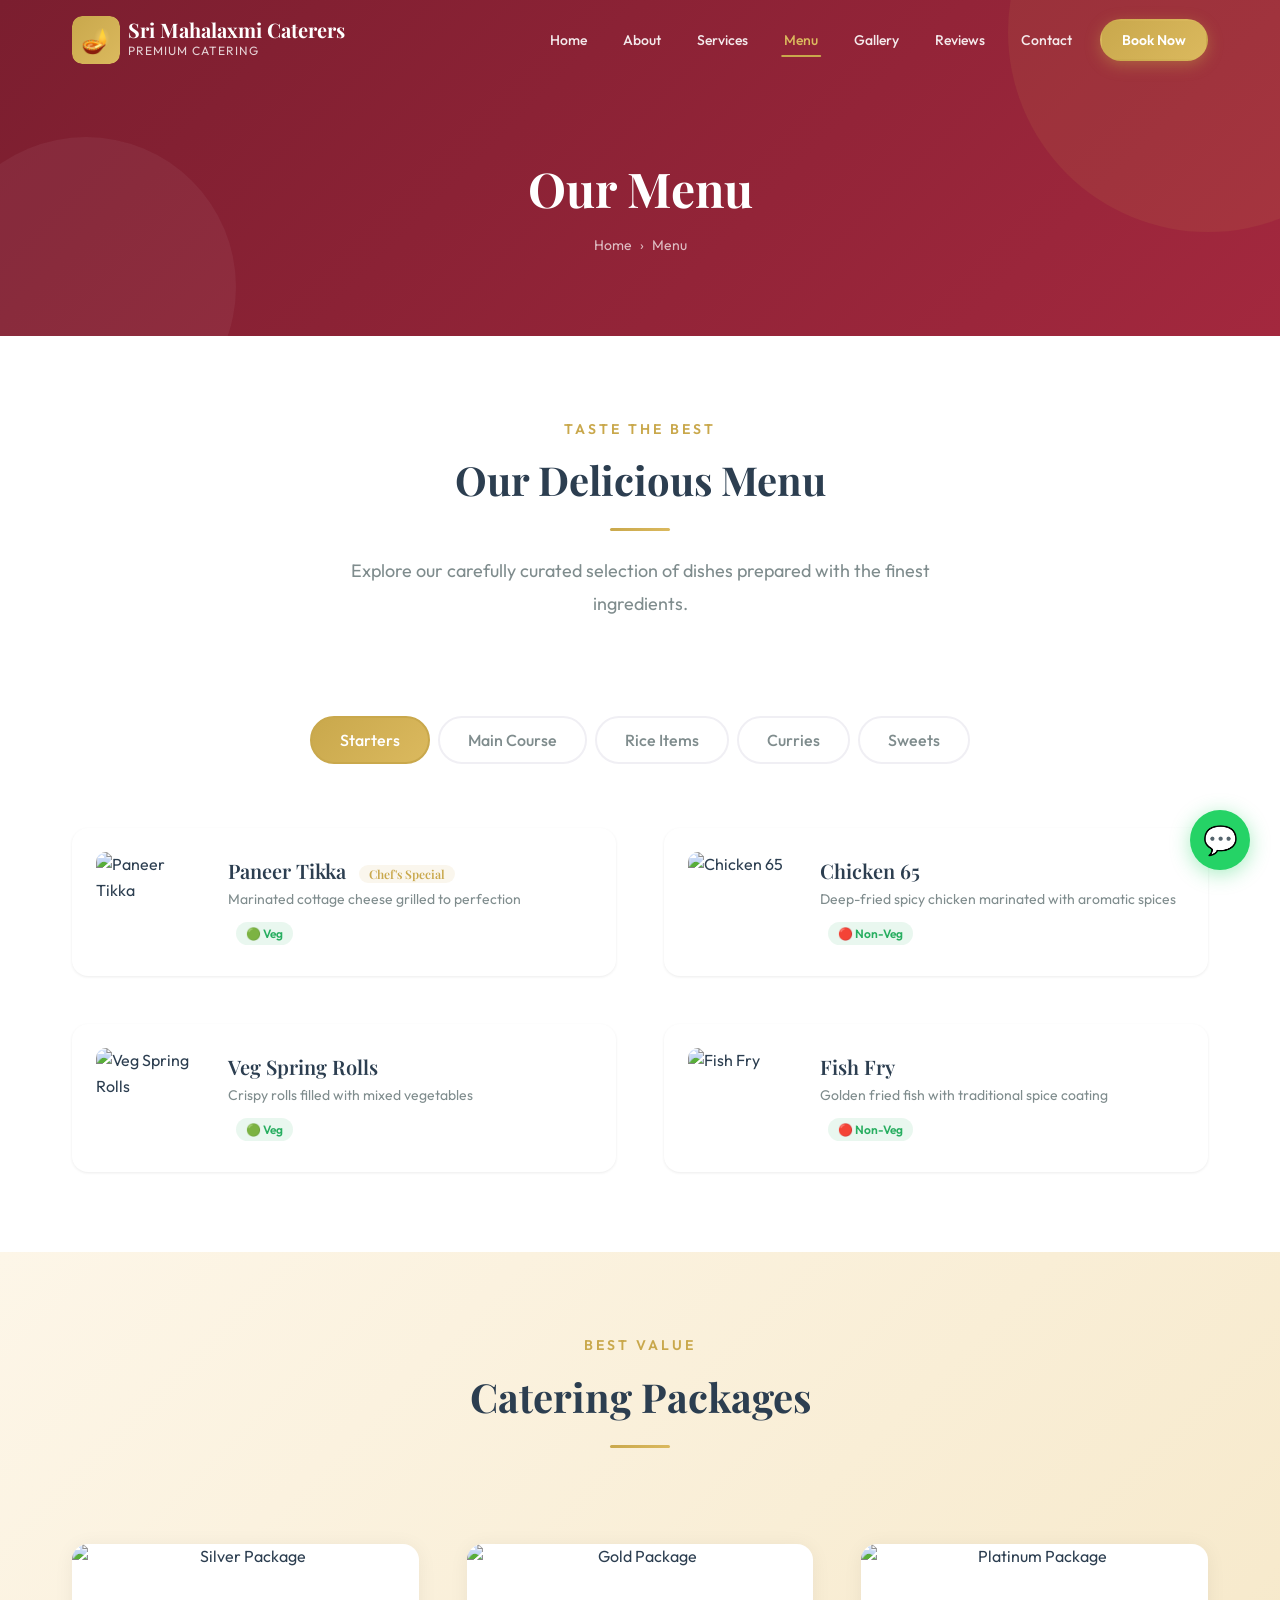
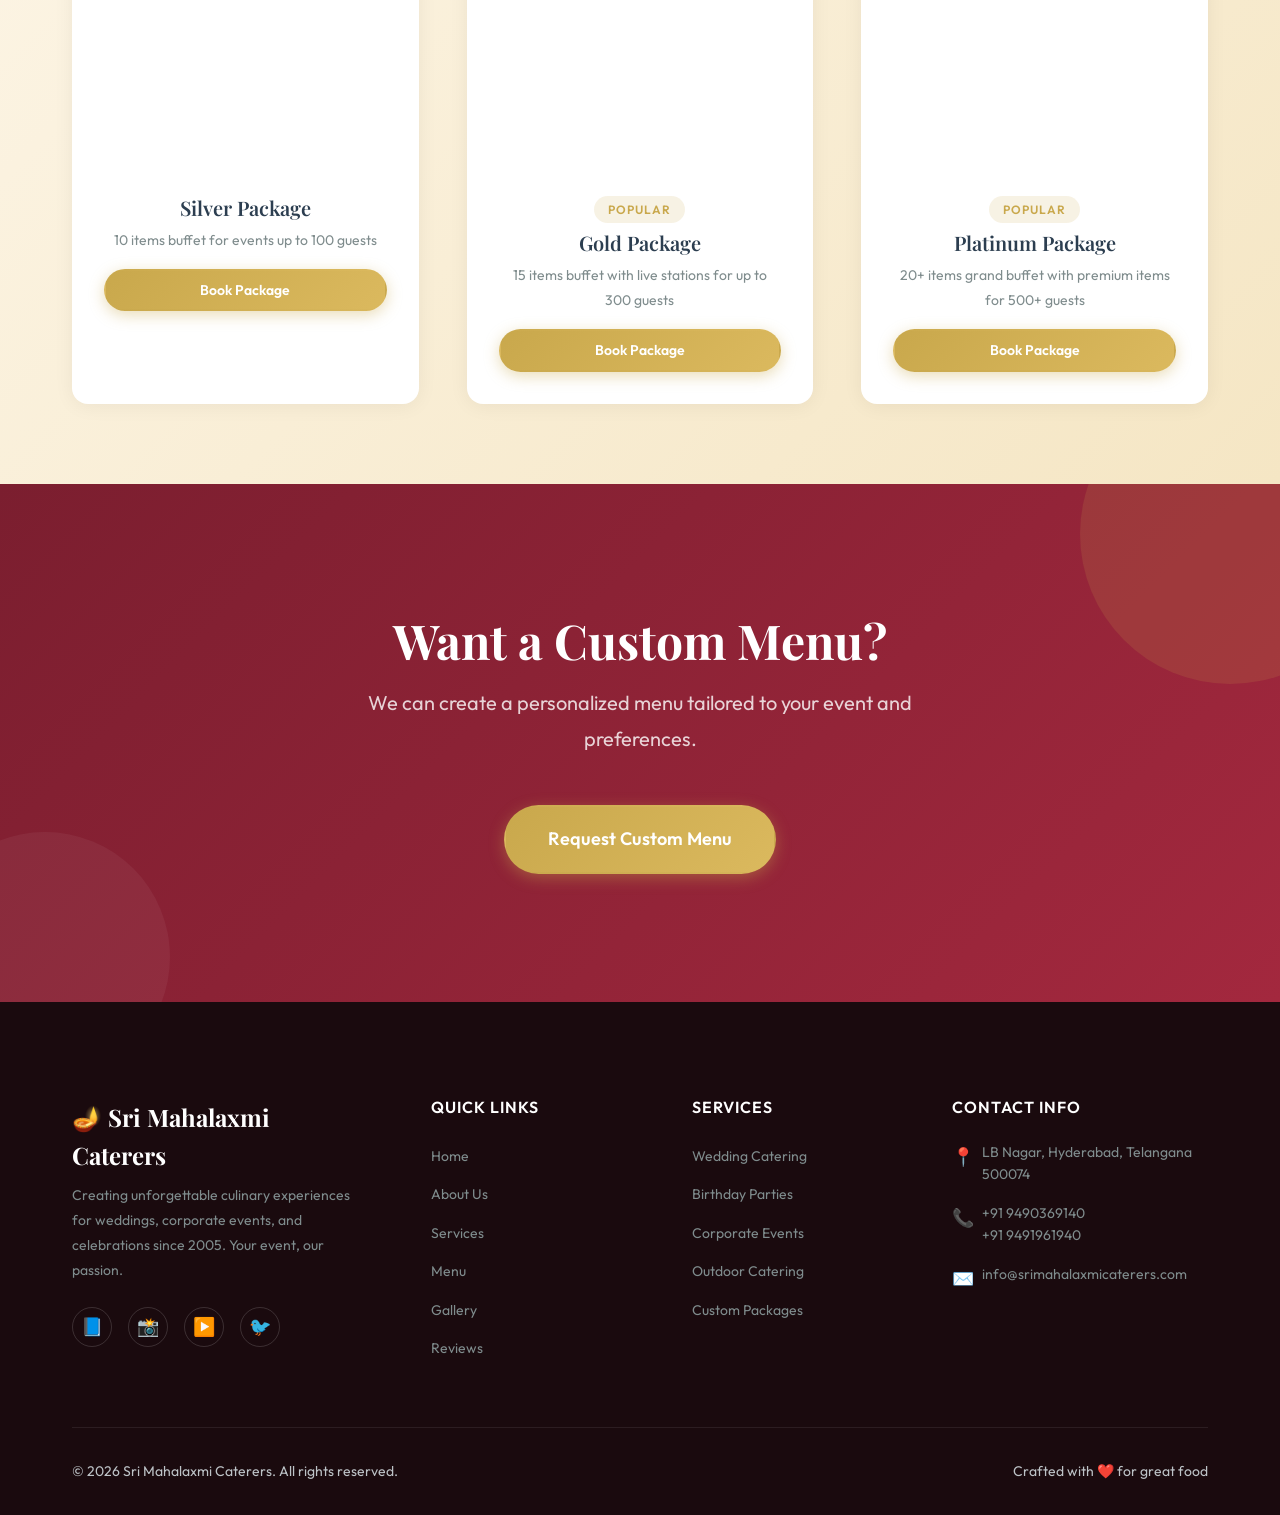
==== commit 61d13d8b: "Update menu.html" ====
--- a/menu.html
+++ b/menu.html
@@ -118,7 +118,6 @@
               </h4>
               <p class="menu-item__desc">${item.description}</p>
               <div>
-                <span class="menu-item__price">${item.price}</span>
                 <span class="menu-item__tag menu-item__tag--veg">${item.tag === 'veg' ? '🟢 Veg' : '🔴 Non-Veg'}</span>
               </div>
             </div>
@@ -140,7 +139,7 @@
               ${pkg.special ? '<span class="card__badge card__badge--accent">Popular</span>' : ''}
               <h3 class="card__title">${pkg.name}</h3>
               <p class="card__text">${pkg.description}</p>
-              <div style="font-size:var(--fs-2xl);font-weight:var(--fw-bold);color:var(--color-accent);margin:var(--space-md) 0;">${pkg.price}</div>
+
               <a href="contact.html" class="btn btn--primary btn--sm" style="width:100%;">Book Package</a>
             </div>
           </div>
